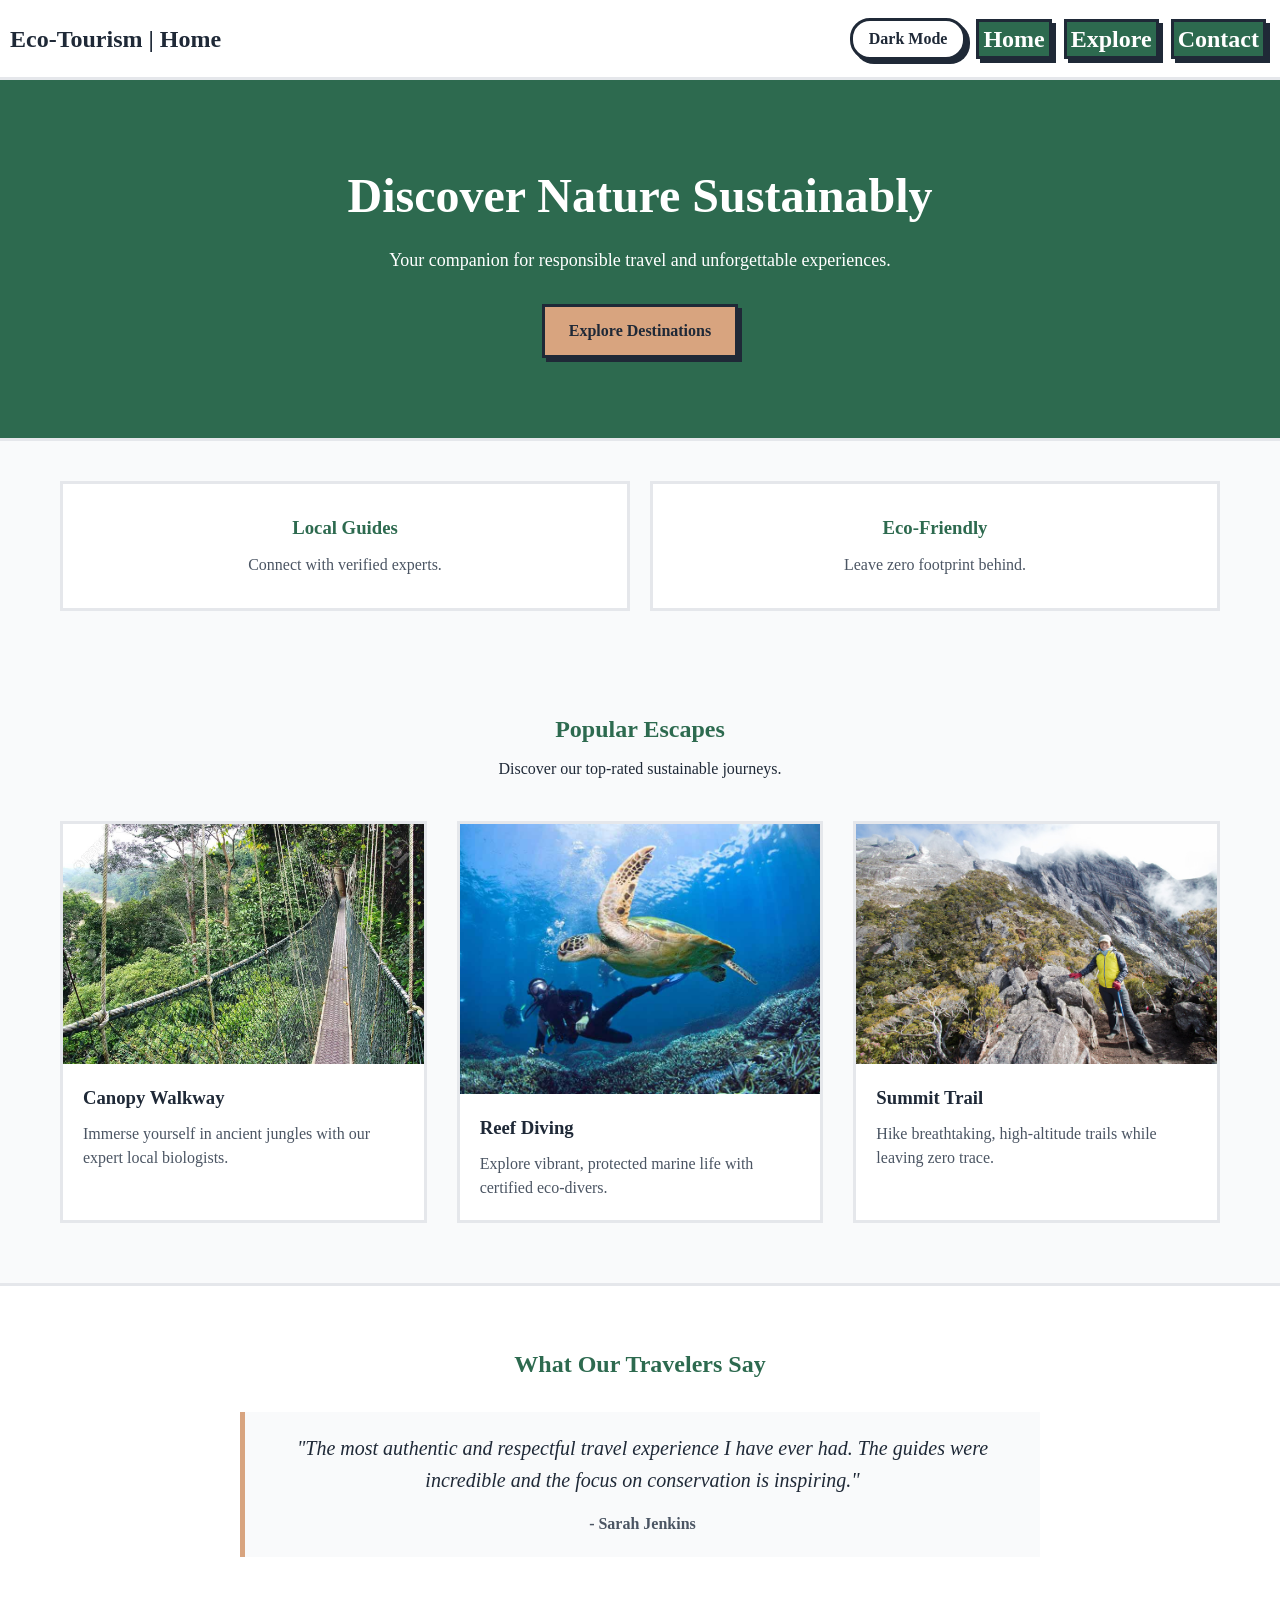
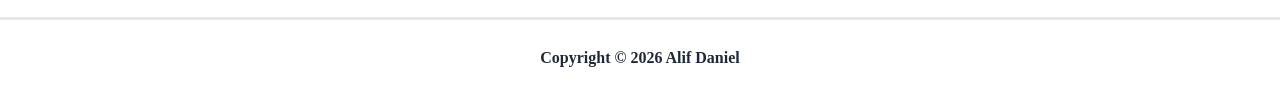
==== index.html @ 7fcbea58 "Complete basic homepage" ====
<!doctype html>
<html lang="en">
  <head>
    <meta charset="UTF-8" />
    <meta name="viewport" content="width=device-width, initial-scale=1.0" />
    <title>Home</title>
    <link rel="stylesheet" href="css/style.css" />
  </head>
  <body>
    <header>
      <div class="brand">
        <h1>Eco-Tourism | Home</h1>
      </div>

      <nav class="links">
        <div class="nav-controls">
          <button class="toggle-mode" aria-label="Toggle Dark Mode">
            Dark Mode
          </button>
          <button
            class="hamburger"
            id="mobile-menu-btn"
            aria-label="Toggle Menu"
          >
            &#9776;
          </button>
        </div>

        <ul class="nav-links">
          <li>
            <a href="index.html">Home</a>
          </li>
          <li>
            <a href="destinations.html">Explore</a>
          </li>
          <li>
            <a href="booking.html">Contact</a>
          </li>
        </ul>
      </nav>
    </header>

    <main>
      <section id="hero">
        <h2>Discover Nature Sustainably</h2>
        <p>
          Your companion for responsible travel and unforgettable experiences.
        </p>
        <a href="destinations.html" class="cta-button">Explore Destinations</a>
      </section>

      <section id="features">
        <article class="feature-card">
          <h3>Local Guides</h3>
          <p>Connect with verified experts.</p>
        </article>
        <article class="feature-card">
          <h3>Eco-Friendly</h3>
          <p>Leave zero footprint behind.</p>
        </article>
      </section>

      <section id="featured-destinations">
        <div class="section-header">
          <h2>Popular Escapes</h2>
          <p>Discover our top-rated sustainable journeys.</p>
        </div>

        <div class="card-grid">
          <article class="destination-card">
            <img src="images/canopy-walkway-taman-negara.jpg" alt="Taman Negara">
            <div class="card-content">
              <h3>Canopy Walkway</h3>
              <p>
                Immerse yourself in ancient jungles with our expert local
                biologists.
              </p>
            </div>
          </article>

          <article class="destination-card">
            <img src="images/khaiturtle.jpg" alt="Sipadan">
            <div class="card-content">
              <h3>Reef Diving</h3>
              <p>
                Explore vibrant, protected marine life with certified
                eco-divers.
              </p>
            </div>
          </article>

          <article class="destination-card">
            <img src="images/ranau-trail.jpg" alt="Mount Kinabalu">
            <div class="card-content">
              <h3>Summit Trail</h3>
              <p>
                Hike breathtaking, high-altitude trails while leaving zero
                trace.
              </p>
            </div>
          </article>
        </div>
      </section>

      <section id="testimonials">
        <h2>What Our Travelers Say</h2>
        <div class="testimonial-wrapper">
          <blockquote class="review">
            "The most authentic and respectful travel experience I have ever
            had. The guides were incredible and the focus on conservation is
            inspiring."
            <cite>- Sarah Jenkins</cite>
          </blockquote>
        </div>
      </section>
    </main>

    <footer><p>Copyright © 2026 Alif Daniel</p></footer>

    <script src="https://ajax.googleapis.com/ajax/libs/jquery/3.7.1/jquery.min.js"></script>
    <script src="js/interactions.js"></script>
    <script src="js/main.js"></script>
  </body>
</html>
---- css/style.css ----
@import url(reset.css);

:root {
  --primary-color: #2d6a4f;
  --secondary-color: #74c69d;
  --accent-color: #d8a47f;

  --bg-color: #f9fafb;
  --surface-color: #ffffff;

  --text-primary: #1f2937;
  --text-secondary: #4b5563;

  --border-color: #e5e7eb;
  --error-color: #ef4444;
}

.dark {
  --primary-color: #4ade80;
  --secondary-color: #2d6a4f;
  --accent-color: #e2b08d;

  --bg-color: #111827;
  --surface-color: #1f2937;

  --text-primary: #f9fafb;
  --text-secondary: #9ca3af;

  --border-color: #374151;
}

/* All pages */

body {
  display: flex;
  flex-direction: column;
  background-color: var(--bg-color);
  color: var(--text-primary);
  min-height: 100vh;
}

a {
  text-decoration: none;
  color: var(--text-primary);
}

*::selection {
  background-color: var(--secondary-color);
}

ul,
li,
h1 {
  margin: 0;
  padding: 0;
  font-weight: 700;
  font-size: max(24px, 100%);
}

header,
footer {
  display: flex;
  align-items: center;
  padding: 10px;
  min-height: 80px;
  background-color: var(--surface-color);
  color: var(--text-primary);

  flex-wrap: wrap;
}

header {
  justify-content: space-between;
  border-bottom: 3px solid var(--border-color);
}

footer {
  justify-content: center;
  border-top: 3px solid var(--border-color);
  font-weight: 700;
}

main {
  flex: 1;
}

ul {
  display: flex;
  align-items: center;
  gap: 8px;
  list-style: none;
}

.links {
  display: flex;
  gap: 10px;
}

/* nav control container */
.nav-controls {
  display: flex;
  align-items: center;
  gap: 10px;
}

/* Toggle theme */
.toggle-mode {
  background-color: var(--surface-color);
  color: var(--text-primary);
  border: 3px solid var(--text-primary);
  padding: 6px 16px;
  border-radius: 20px;
  font-family: inherit;
  font-weight: 700;
  font-size: 16px;
  cursor: pointer;
  box-shadow: 4px 4px var(--text-primary);
  transition: all 0.1s ease;
}

.toggle-mode:hover {
  background-color: var(--secondary-color);
  color: var(--surface-color);
}

.toggle-mode:active {
  margin: 4px -4px -4px 4px;
  box-shadow: 0px 0px 0px;
}

/* nav links */
.nav-links a {
  background-color: var(--primary-color);
  color: var(--surface-color);
  border: 3px solid var(--text-primary);
  padding: 4px;
  margin: 0 4px 4px 0;
  box-shadow: 4px 4px var(--text-primary);
  transition: all 0.1s ease;
}

.nav-links a:hover {
  background-color: var(--secondary-color);
}

.nav-links a:active {
  margin: 4px 0 0 4px;
  box-shadow: 0px 0px;
}

/* Toggle nav button for mobile */
.hamburger {
  display: none;
  cursor: pointer;
}

@media (max-width: 600px) {
  .nav-links {
    display: none;
    flex-direction: column;
    position: absolute;
    top: 70px;
    right: 10px;
    gap: 8px;

    /* margin: 4px 0; */
    background-color: var(--surface-color);
    border: 3px solid var(--border-color);
    padding: 10px;
  }

  .hamburger {
    display: flex;
    background-color: var(--primary-color);
    color: var(--surface-color);
    border: 3px solid var(--text-primary);
    padding: 4px;
    margin: 0 4px 4px 0;
    box-shadow: 4px 4px var(--text-primary);
    transition: all 0.1s ease;
  }

  .hamburger:hover {
    background-color: var(--secondary-color);
  }

  .hamburger:active {
    margin: 4px 0 0 4px;
    box-shadow: 0px 0px;
  }
}

/* Home page */

#hero {
  text-align: center;
  padding: 80px 20px;
  background-color: var(--primary-color);
  color: var(--surface-color);
  border-bottom: 3px solid var(--border-color);
}

#hero h2 {
  font-size: clamp(28px, 5vw, 48px); 
  margin-bottom: 15px;
}

#hero p {
  font-size: 18px;
  margin-bottom: 30px;
  max-width: 600px;
  margin-inline: auto;
}

/* Call To Action Button */
.cta-button {
  display: inline-block;
  background-color: var(--accent-color);
  color: var(--text-primary);
  padding: 12px 24px;
  font-weight: 700;
  border: 3px solid var(--text-primary);
  box-shadow: 4px 4px var(--text-primary);
  transition: all 0.1s ease;
}

.cta-button:hover {
  background-color: var(--surface-color);
  transform: translateY(-2px); 
}

.cta-button:active {
  box-shadow: 0px 0px 0px;
  transform: translate(4px, 4px); 
}

/* features section with grid */
#features {
  display: grid;
  grid-template-columns: repeat(auto-fit, minmax(250px, 1fr));
  gap: 20px;
  padding: 40px 20px;
  max-width: 1200px;
  margin: 0 auto; 
}

.feature-card {
  background-color: var(--surface-color);
  padding: 30px 20px;
  border: 3px solid var(--border-color);
  text-align: center;
  transition: all 0.3s ease;
}

.feature-card:hover {
  border-color: var(--primary-color);
  transform: translateY(-5px);
  box-shadow: 4px 4px var(--border-color);
}

.feature-card h3 {
  color: var(--primary-color);
  margin-bottom: 10px;
}

.feature-card p {
  color: var(--text-secondary);
  line-height: 1.6;
}

#featured-destinations {
  padding: 60px 20px;
  background-color: var(--bg-color);
  max-width: 1200px;
  margin: 0 auto;
}

.section-header {
  text-align: center;
  margin-bottom: 40px;
}

.section-header h2 {
  color: var(--primary-color);
  margin-bottom: 10px;
}

.card-grid {
  display: grid;
  grid-template-columns: repeat(auto-fit, minmax(300px, 1fr));
  gap: 30px;
}

.destination-card {
  background-color: var(--surface-color);
  border: 3px solid var(--border-color);
  display: flex;
  flex-direction: column;
  transition: all 0.2s ease;
}

.destination-card:hover {
  border-color: var(--primary-color);
  box-shadow: 6px 6px var(--border-color);
  transform: translateY(-4px);
}

/* placeholder when there is no image */
.img-placeholder {
  background-color: var(--primary-color);
  color: #ffffff;
  height: 200px;
  display: flex;
  align-items: center;
  justify-content: center;
  font-size: 24px;
  border-bottom: 3px solid var(--border-color);
}

.card-content {
  padding: 20px;
}

.card-content h3 {
  color: var(--text-primary);
  margin-bottom: 10px;
}

.card-content p {
  color: var(--text-secondary);
  line-height: 1.5;
}

/* testimonials section */
#testimonials {
  padding: 60px 20px;
  background-color: var(--surface-color);
  border-top: 3px solid var(--border-color);
  text-align: center;
}

#testimonials h2 {
  color: var(--primary-color);
  margin-bottom: 30px;
}

.testimonial-wrapper {
  max-width: 800px;
  margin: 0 auto;
}

.review {
  font-size: 20px;
  font-style: italic;
  color: var(--text-primary);
  line-height: 1.6;
  margin: 0; /* Resets default blockquote margin */
  padding: 20px;
  border-left: 5px solid var(--accent-color);
  background-color: var(--bg-color);
}

.review cite {
  display: block;
  margin-top: 15px;
  font-size: 16px;
  font-style: normal;
  font-weight: 700;
  color: var(--text-secondary);
}
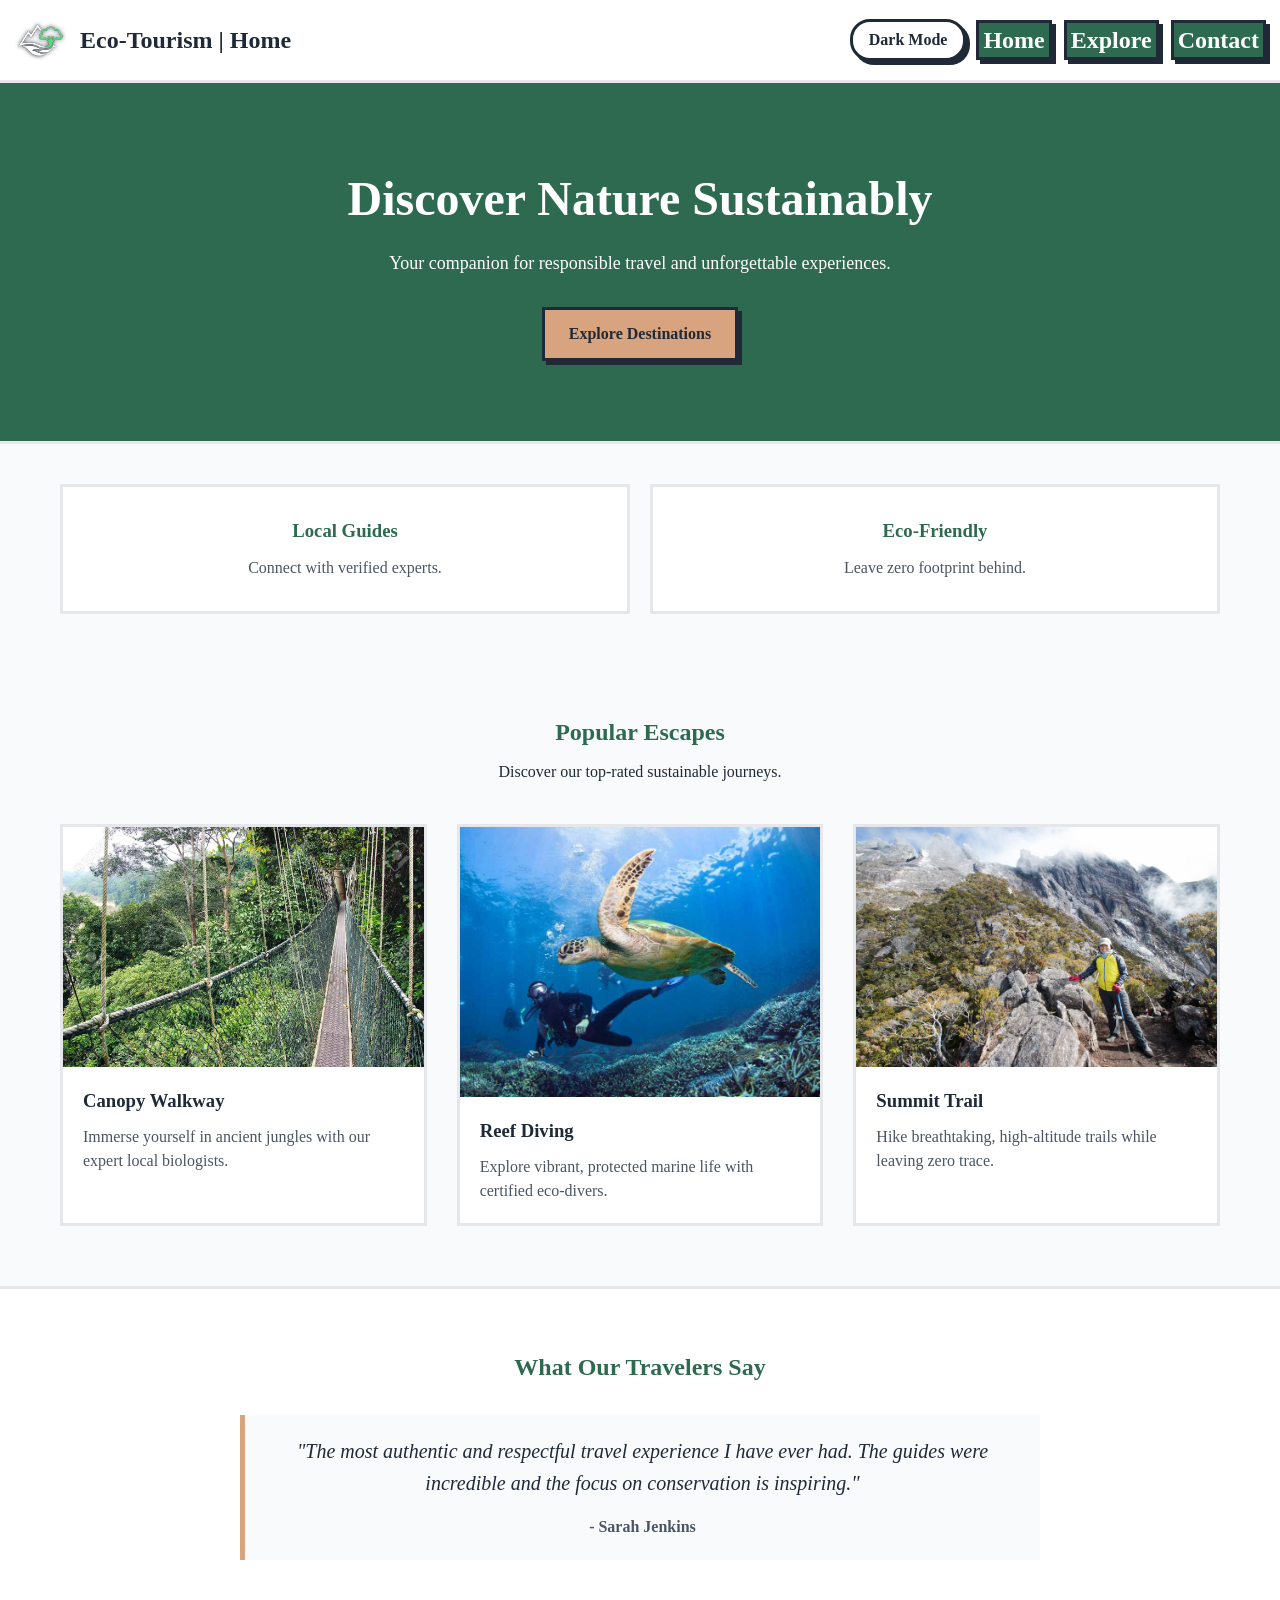
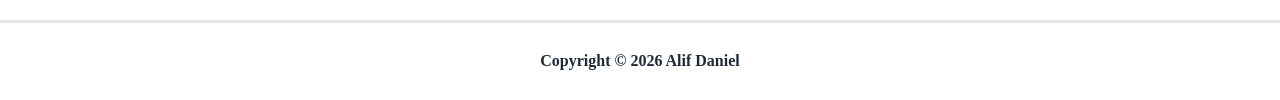
==== commit fd035c61: "polish UI" ====
--- a/index.html
+++ b/index.html
@@ -3,13 +3,17 @@
   <head>
     <meta charset="UTF-8" />
     <meta name="viewport" content="width=device-width, initial-scale=1.0" />
-    <title>Home</title>
+    <title>Eco-Tourism Guide App | Home</title>
     <link rel="stylesheet" href="css/style.css" />
+    <link rel="icon" href="data:image/svg+xml,<svg xmlns=%22http://www.w3.org/2000/svg%22 viewBox=%220 0 100 100%22><text y=%22.9em%22 font-size=%2290%22>🌿</text></svg>">
   </head>
   <body>
     <header>
       <div class="brand">
-        <h1>Eco-Tourism | Home</h1>
+        <a href="index.html" style="display: flex; align-items: center; gap: 10px;">
+          <img src="images/logo.svg" alt="Eco-Tourism Guide Logo" class="nav-logo">
+          <h1>Eco-Tourism | Home</h1>
+        </a>
       </div>
 
       <nav class="links">
--- a/css/style.css
+++ b/css/style.css
@@ -30,6 +30,10 @@
 }
 
 /* All pages */
+
+html {
+  scroll-behavior: smooth;
+}
 
 body {
   display: flex;
@@ -139,6 +143,13 @@
   transition: all 0.1s ease;
 }
 
+.nav-logo {
+  height: 60px;
+  width: auto;
+  display: block;
+  filter: drop-shadow(0px 0px 2px var(--text-primary)); 
+}
+
 .nav-links a:hover {
   background-color: var(--secondary-color);
 }
@@ -167,6 +178,11 @@
     background-color: var(--surface-color);
     border: 3px solid var(--border-color);
     padding: 10px;
+  }
+
+  .nav-links li {
+    width: 100%;
+    margin: 0 0 4px;
   }
 
   .hamburger {
@@ -367,4 +383,203 @@
   font-style: normal;
   font-weight: 700;
   color: var(--text-secondary);
+}
+
+/* Explore page */
+
+#gallery {
+  padding: 60px 20px;
+  max-width: 1200px;
+  margin: 0 auto;
+  text-align: center;
+}
+
+#gallery h2 {
+  color: var(--primary-color);
+  margin-bottom: 10px;
+}
+
+.gallery-grid {
+  display: grid;
+  grid-template-columns: repeat(auto-fit, minmax(250px, 1fr));
+  gap: 20px;
+  margin-top: 40px;
+}
+
+.gallery-item {
+  background-color: var(--surface-color);
+  border: 3px solid var(--border-color);
+  padding: 15px;
+  box-shadow: 4px 4px var(--border-color);
+}
+
+.gallery-img-placeholder {
+  background-color: var(--primary-color);
+  color: #ffffff;
+  height: 200px;
+  display: flex;
+  align-items: center;
+  justify-content: center;
+  font-weight: 700;
+  margin-bottom: 15px;
+}
+
+.gallery-img {
+  width: 100%;
+  height: 200px;
+  object-fit: cover;
+  border-bottom: 3px solid var(--border-color);
+  display: block;
+  margin-bottom: 15px;
+}
+
+.gallery-item h3 {
+  color: var(--text-primary);
+}
+
+/* FAQ Accordion */
+#faq {
+  padding: 60px 20px;
+  max-width: 800px;
+  margin: 0 auto;
+  background-color: var(--bg-color);
+}
+
+#faq h2 {
+  text-align: center;
+  color: var(--primary-color);
+  margin-bottom: 40px;
+}
+
+.accordion-item {
+  margin-bottom: 15px;
+  border: 3px solid var(--border-color);
+  background-color: var(--surface-color);
+}
+
+.accordion-question {
+  width: 100%;
+  text-align: left;
+  padding: 20px;
+  background-color: var(--surface-color);
+  color: var(--text-primary);
+  font-family: inherit;
+  font-size: 18px;
+  font-weight: 700;
+  border: none;
+  cursor: pointer;
+  transition: background-color 0.2s ease;
+}
+
+.accordion-question:hover {
+  background-color: var(--secondary-color);
+  color: #ffffff;
+}
+
+/* This is hidden by default so jQuery can slide it down */
+.accordion-answer {
+  display: none; 
+  padding: 20px;
+  color: var(--text-secondary);
+  line-height: 1.6;
+  border-top: 1px solid var(--border-color);
+}
+
+/* Booking page */
+
+#contact-container {
+  display: grid;
+  grid-template-columns: repeat(auto-fit, minmax(300px, 1fr));
+  gap: 40px;
+  padding: 60px 20px;
+  max-width: 1000px;
+  margin: 0 auto;
+}
+
+.contact-details h2 {
+  color: var(--primary-color);
+  margin-bottom: 20px;
+}
+
+.info-list {
+  display: flex;
+  flex-direction: column;
+  gap: 15px;
+  list-style: none;
+  color: var(--text-secondary);
+}
+
+.form-wrapper {
+  background-color: var(--surface-color);
+  padding: 30px;
+  border: 3px solid var(--border-color);
+  box-shadow: 6px 6px var(--border-color);
+}
+
+.form-group {
+  margin-bottom: 20px;
+  display: flex;
+  flex-direction: column;
+}
+
+.form-group label {
+  font-weight: 700;
+  margin-bottom: 8px;
+  color: var(--text-primary);
+}
+
+.form-group input[type="text"],
+.form-group input[type="email"],
+.form-group select {
+  padding: 10px;
+  border: 2px solid var(--border-color);
+  font-family: inherit;
+  font-size: 16px;
+  background-color: var(--bg-color);
+  color: var(--text-primary);
+}
+
+.form-group input:focus,
+.form-group select:focus {
+  outline: none;
+  border-color: var(--primary-color);
+}
+
+.radio-group {
+  display: flex;
+  gap: 15px;
+  align-items: center;
+}
+
+.error-msg {
+  color: var(--error-color);
+  font-size: 14px;
+  font-weight: 700;
+  margin-top: 5px;
+  min-height: 20px; /* Keeps layout from jumping when text appears */
+}
+
+.success-msg {
+  color: var(--primary-color);
+  font-weight: 700;
+  margin-top: 15px;
+  text-align: center;
+}
+
+.submit-btn {
+  width: 100%;
+  background-color: var(--primary-color);
+  color: #ffffff;
+  padding: 12px;
+  border: 3px solid var(--text-primary);
+  font-weight: 700;
+  font-size: 18px;
+  cursor: pointer;
+  box-shadow: 4px 4px var(--text-primary);
+  transition: all 0.1s ease;
+}
+
+.submit-btn:active {
+  box-shadow: 0 0 0;
+  transform: translate(4px, 4px);
 }
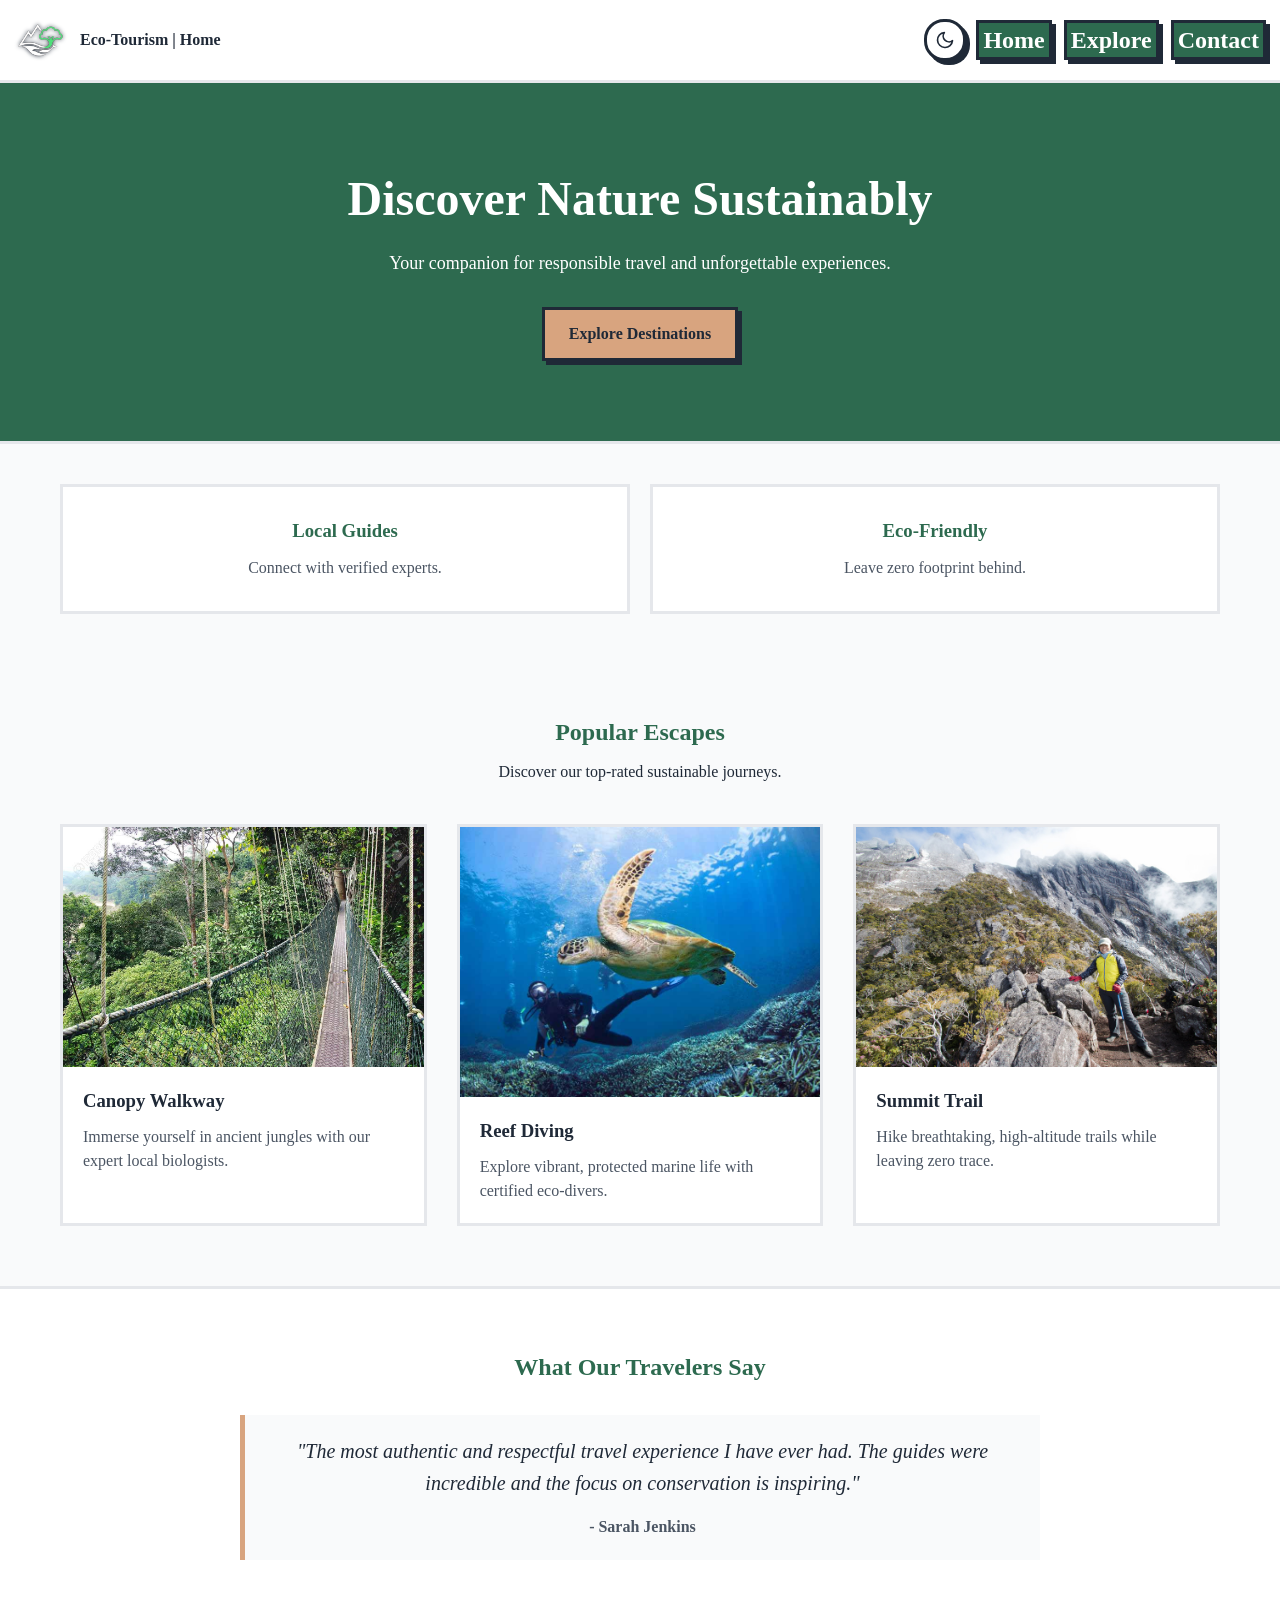
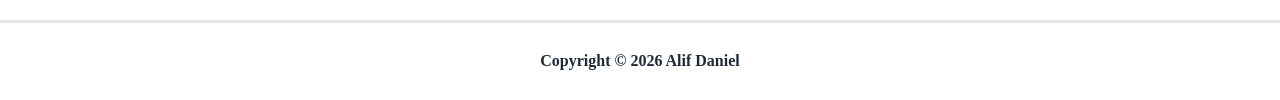
==== commit 4f75dccd: "Change theme toggle button text to svg" ====
--- a/index.html
+++ b/index.html
@@ -18,8 +18,21 @@
 
       <nav class="links">
         <div class="nav-controls">
-          <button class="toggle-mode" aria-label="Toggle Dark Mode">
-            Dark Mode
+          <button class="toggle-mode" aria-label="Toggle Theme">
+            <svg class="icon-moon" xmlns="http://www.w3.org/2000/svg" width="20" height="20" viewBox="0 0 24 24" fill="none" stroke="currentColor" stroke-width="2" stroke-linecap="round" stroke-linejoin="round">
+              <path d="M21 12.79A9 9 0 1 1 11.21 3 7 7 0 0 0 21 12.79z"></path>
+            </svg>
+            <svg class="icon-sun" xmlns="http://www.w3.org/2000/svg" width="20" height="20" viewBox="0 0 24 24" fill="none" stroke="currentColor" stroke-width="2" stroke-linecap="round" stroke-linejoin="round">
+              <circle cx="12" cy="12" r="5"></circle>
+              <line x1="12" y1="1" x2="12" y2="3"></line>
+              <line x1="12" y1="21" x2="12" y2="23"></line>
+              <line x1="4.22" y1="4.22" x2="5.64" y2="5.64"></line>
+              <line x1="18.36" y1="18.36" x2="19.78" y2="19.78"></line>
+              <line x1="1" y1="12" x2="3" y2="12"></line>
+              <line x1="21" y1="12" x2="23" y2="12"></line>
+              <line x1="4.22" y1="19.78" x2="5.64" y2="18.36"></line>
+              <line x1="18.36" y1="5.64" x2="19.78" y2="4.22"></line>
+            </svg>
           </button>
           <button
             class="hamburger"
--- a/css/style.css
+++ b/css/style.css
@@ -76,6 +76,12 @@
 header {
   justify-content: space-between;
   border-bottom: 3px solid var(--border-color);
+  flex-wrap: nowrap;
+}
+
+.brand h1 {
+  font-size: 16px;
+  white-space: nowrap;
 }
 
 footer {
@@ -112,7 +118,7 @@
   background-color: var(--surface-color);
   color: var(--text-primary);
   border: 3px solid var(--text-primary);
-  padding: 6px 16px;
+  padding: 8px;
   border-radius: 20px;
   font-family: inherit;
   font-weight: 700;
@@ -130,6 +136,20 @@
 .toggle-mode:active {
   margin: 4px -4px -4px 4px;
   box-shadow: 0px 0px 0px;
+}
+
+.icon-sun { 
+  display: none; 
+}
+.icon-moon { 
+  display: block; 
+}
+
+body.dark .icon-sun { 
+  display: block; 
+}
+body.dark .icon-moon { 
+  display: none; 
 }
 
 /* nav links */
@@ -147,7 +167,7 @@
   height: 60px;
   width: auto;
   display: block;
-  filter: drop-shadow(0px 0px 2px var(--text-primary)); 
+  filter: drop-shadow(0px 0px 2px var(--text-primary));
 }
 
 .nav-links a:hover {
@@ -217,7 +237,7 @@
 }
 
 #hero h2 {
-  font-size: clamp(28px, 5vw, 48px); 
+  font-size: clamp(28px, 5vw, 48px);
   margin-bottom: 15px;
 }
 
@@ -242,12 +262,12 @@
 
 .cta-button:hover {
   background-color: var(--surface-color);
-  transform: translateY(-2px); 
+  transform: translateY(-2px);
 }
 
 .cta-button:active {
   box-shadow: 0px 0px 0px;
-  transform: translate(4px, 4px); 
+  transform: translate(4px, 4px);
 }
 
 /* features section with grid */
@@ -257,7 +277,7 @@
   gap: 20px;
   padding: 40px 20px;
   max-width: 1200px;
-  margin: 0 auto; 
+  margin: 0 auto;
 }
 
 .feature-card {
@@ -478,7 +498,7 @@
 
 /* This is hidden by default so jQuery can slide it down */
 .accordion-answer {
-  display: none; 
+  display: none;
   padding: 20px;
   color: var(--text-secondary);
   line-height: 1.6;
@@ -582,4 +602,4 @@
 .submit-btn:active {
   box-shadow: 0 0 0;
   transform: translate(4px, 4px);
-}+}
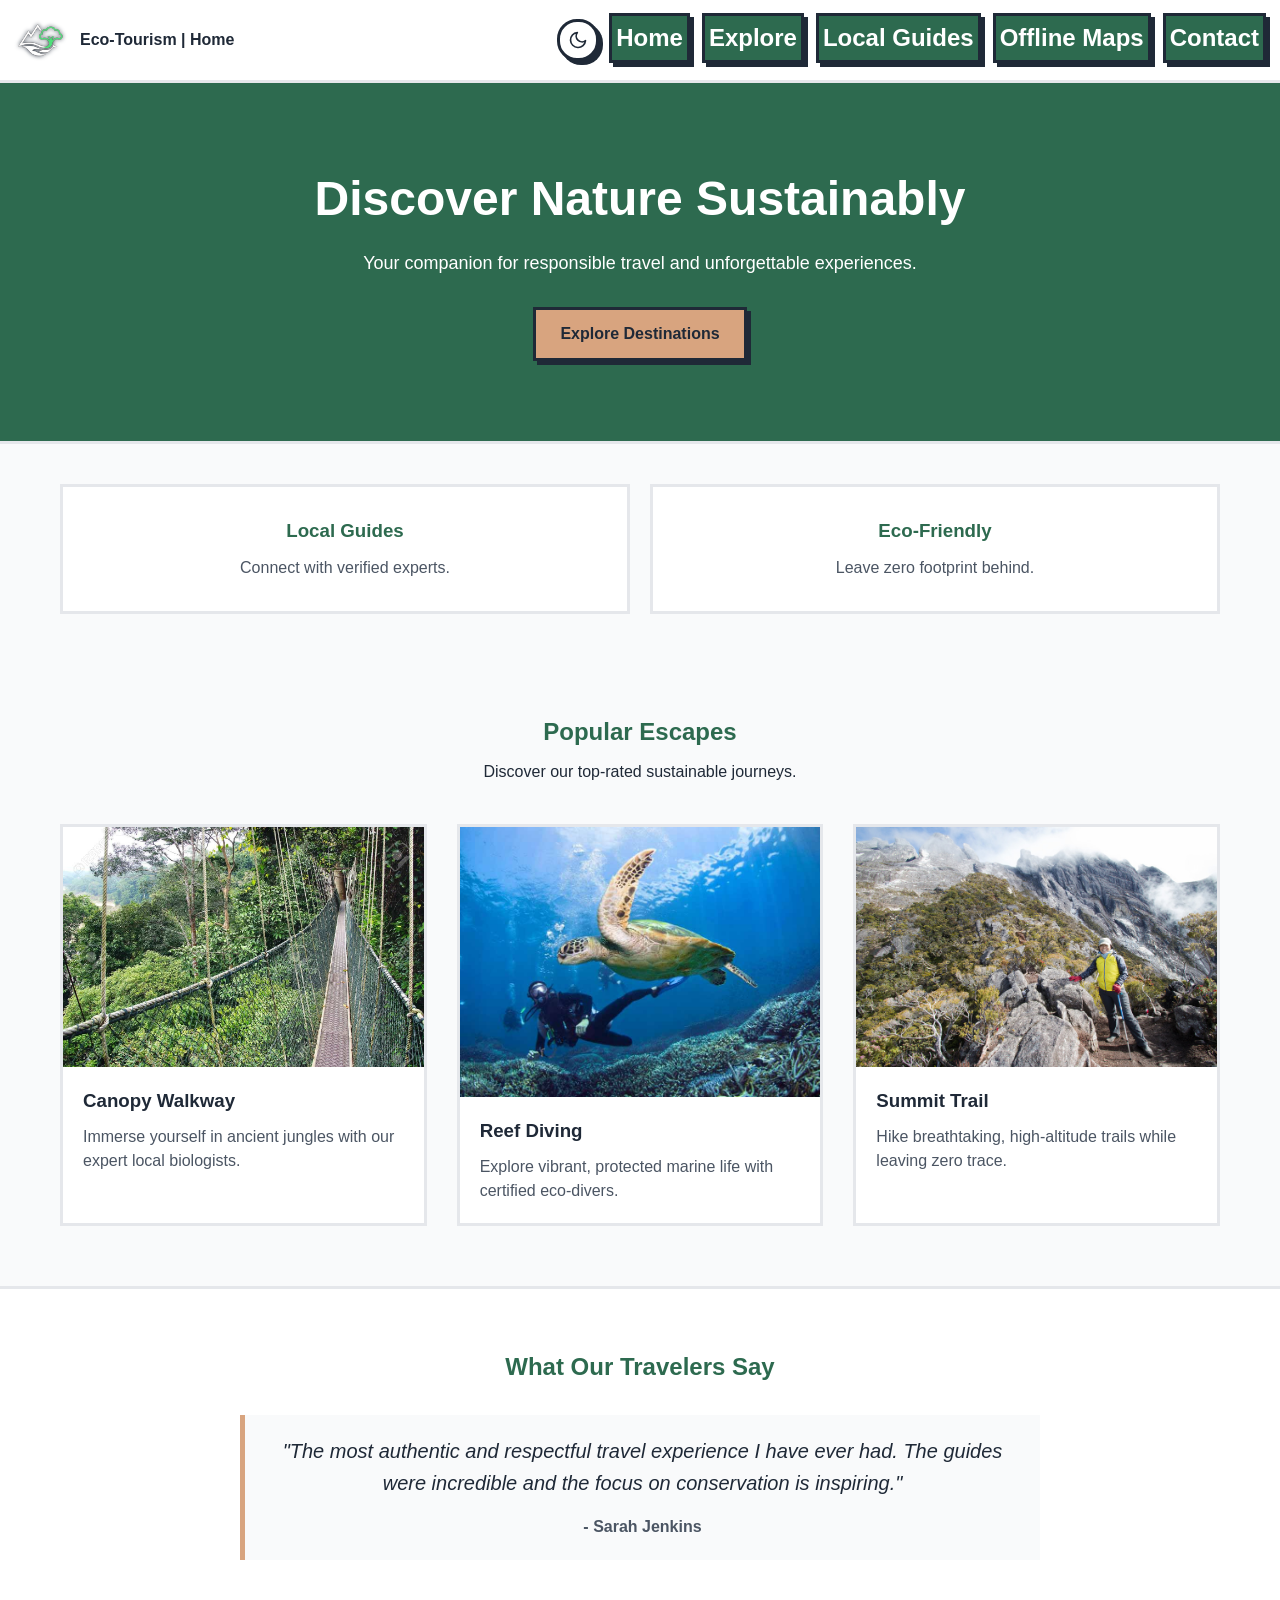
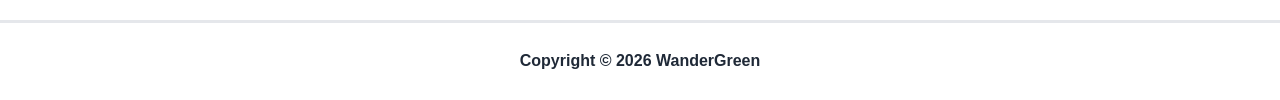
==== commit 92dc96fc: "feat: add verified guides directory and offline maps hub for ISP640" ====
--- a/index.html
+++ b/index.html
@@ -5,13 +5,23 @@
     <meta name="viewport" content="width=device-width, initial-scale=1.0" />
     <title>Eco-Tourism Guide App | Home</title>
     <link rel="stylesheet" href="css/style.css" />
-    <link rel="icon" href="data:image/svg+xml,<svg xmlns=%22http://www.w3.org/2000/svg%22 viewBox=%220 0 100 100%22><text y=%22.9em%22 font-size=%2290%22>🌿</text></svg>">
+    <link
+      rel="icon"
+      href="data:image/svg+xml,<svg xmlns=%22http://www.w3.org/2000/svg%22 viewBox=%220 0 100 100%22><text y=%22.9em%22 font-size=%2290%22>🌿</text></svg>"
+    />
   </head>
   <body>
     <header>
       <div class="brand">
-        <a href="index.html" style="display: flex; align-items: center; gap: 10px;">
-          <img src="images/logo.svg" alt="Eco-Tourism Guide Logo" class="nav-logo">
+        <a
+          href="index.html"
+          style="display: flex; align-items: center; gap: 10px"
+        >
+          <img
+            src="images/logo.svg"
+            alt="Eco-Tourism Guide Logo"
+            class="nav-logo"
+          />
           <h1>Eco-Tourism | Home</h1>
         </a>
       </div>
@@ -19,10 +29,32 @@
       <nav class="links">
         <div class="nav-controls">
           <button class="toggle-mode" aria-label="Toggle Theme">
-            <svg class="icon-moon" xmlns="http://www.w3.org/2000/svg" width="20" height="20" viewBox="0 0 24 24" fill="none" stroke="currentColor" stroke-width="2" stroke-linecap="round" stroke-linejoin="round">
+            <svg
+              class="icon-moon"
+              xmlns="http://www.w3.org/2000/svg"
+              width="20"
+              height="20"
+              viewBox="0 0 24 24"
+              fill="none"
+              stroke="currentColor"
+              stroke-width="2"
+              stroke-linecap="round"
+              stroke-linejoin="round"
+            >
               <path d="M21 12.79A9 9 0 1 1 11.21 3 7 7 0 0 0 21 12.79z"></path>
             </svg>
-            <svg class="icon-sun" xmlns="http://www.w3.org/2000/svg" width="20" height="20" viewBox="0 0 24 24" fill="none" stroke="currentColor" stroke-width="2" stroke-linecap="round" stroke-linejoin="round">
+            <svg
+              class="icon-sun"
+              xmlns="http://www.w3.org/2000/svg"
+              width="20"
+              height="20"
+              viewBox="0 0 24 24"
+              fill="none"
+              stroke="currentColor"
+              stroke-width="2"
+              stroke-linecap="round"
+              stroke-linejoin="round"
+            >
               <circle cx="12" cy="12" r="5"></circle>
               <line x1="12" y1="1" x2="12" y2="3"></line>
               <line x1="12" y1="21" x2="12" y2="23"></line>
@@ -44,15 +76,11 @@
         </div>
 
         <ul class="nav-links">
-          <li>
-            <a href="index.html">Home</a>
-          </li>
-          <li>
-            <a href="destinations.html">Explore</a>
-          </li>
-          <li>
-            <a href="booking.html">Contact</a>
-          </li>
+          <li><a href="index.html">Home</a></li>
+          <li><a href="destinations.html">Explore</a></li>
+          <li><a href="guides.html">Local Guides</a></li>
+          <li><a href="maps.html">Offline Maps</a></li>
+          <li><a href="booking.html">Contact</a></li>
         </ul>
       </nav>
     </header>
@@ -85,7 +113,10 @@
 
         <div class="card-grid">
           <article class="destination-card">
-            <img src="images/canopy-walkway-taman-negara.jpg" alt="Taman Negara">
+            <img
+              src="images/canopy-walkway-taman-negara.jpg"
+              alt="Taman Negara"
+            />
             <div class="card-content">
               <h3>Canopy Walkway</h3>
               <p>
@@ -96,7 +127,7 @@
           </article>
 
           <article class="destination-card">
-            <img src="images/khaiturtle.jpg" alt="Sipadan">
+            <img src="images/khaiturtle.jpg" alt="Sipadan" />
             <div class="card-content">
               <h3>Reef Diving</h3>
               <p>
@@ -107,7 +138,7 @@
           </article>
 
           <article class="destination-card">
-            <img src="images/ranau-trail.jpg" alt="Mount Kinabalu">
+            <img src="images/ranau-trail.jpg" alt="Mount Kinabalu" />
             <div class="card-content">
               <h3>Summit Trail</h3>
               <p>
@@ -132,7 +163,7 @@
       </section>
     </main>
 
-    <footer><p>Copyright © 2026 Alif Daniel</p></footer>
+    <footer><p>Copyright © 2026 WanderGreen</p></footer>
 
     <script src="https://ajax.googleapis.com/ajax/libs/jquery/3.7.1/jquery.min.js"></script>
     <script src="js/interactions.js"></script>
--- a/css/style.css
+++ b/css/style.css
@@ -16,7 +16,7 @@
 }
 
 .dark {
-  --primary-color: #4ade80;
+  --primary-color: #10b981;
   --secondary-color: #2d6a4f;
   --accent-color: #e2b08d;
 
@@ -41,6 +41,7 @@
   background-color: var(--bg-color);
   color: var(--text-primary);
   min-height: 100vh;
+  font-family: 'Segoe UI', Tahoma, Geneva, Verdana, sans-serif;
 }
 
 a {
@@ -154,6 +155,7 @@
 
 /* nav links */
 .nav-links a {
+  display: block;
   background-color: var(--primary-color);
   color: var(--surface-color);
   border: 3px solid var(--text-primary);
@@ -194,7 +196,6 @@
     right: 10px;
     gap: 8px;
 
-    /* margin: 4px 0; */
     background-color: var(--surface-color);
     border: 3px solid var(--border-color);
     padding: 10px;
@@ -489,11 +490,25 @@
   border: none;
   cursor: pointer;
   transition: background-color 0.2s ease;
+
+  display: flex;
+  justify-content: space-between;
+  align-items: center;
 }
 
 .accordion-question:hover {
   background-color: var(--secondary-color);
   color: #ffffff;
+}
+
+.accordion-question::after {
+  content: '+';
+  font-size: 24px;
+  font-weight: 400;
+}
+
+.accordion-question.active::after {
+  content: '\2212'; /* standard Unicode character for a minus sign */
 }
 
 /* This is hidden by default so jQuery can slide it down */
@@ -527,6 +542,7 @@
   gap: 15px;
   list-style: none;
   color: var(--text-secondary);
+  align-items: flex-start;
 }
 
 .form-wrapper {
@@ -603,3 +619,7 @@
   box-shadow: 0 0 0;
   transform: translate(4px, 4px);
 }
+
+.card-content svg {
+  vertical-align: middle;
+}
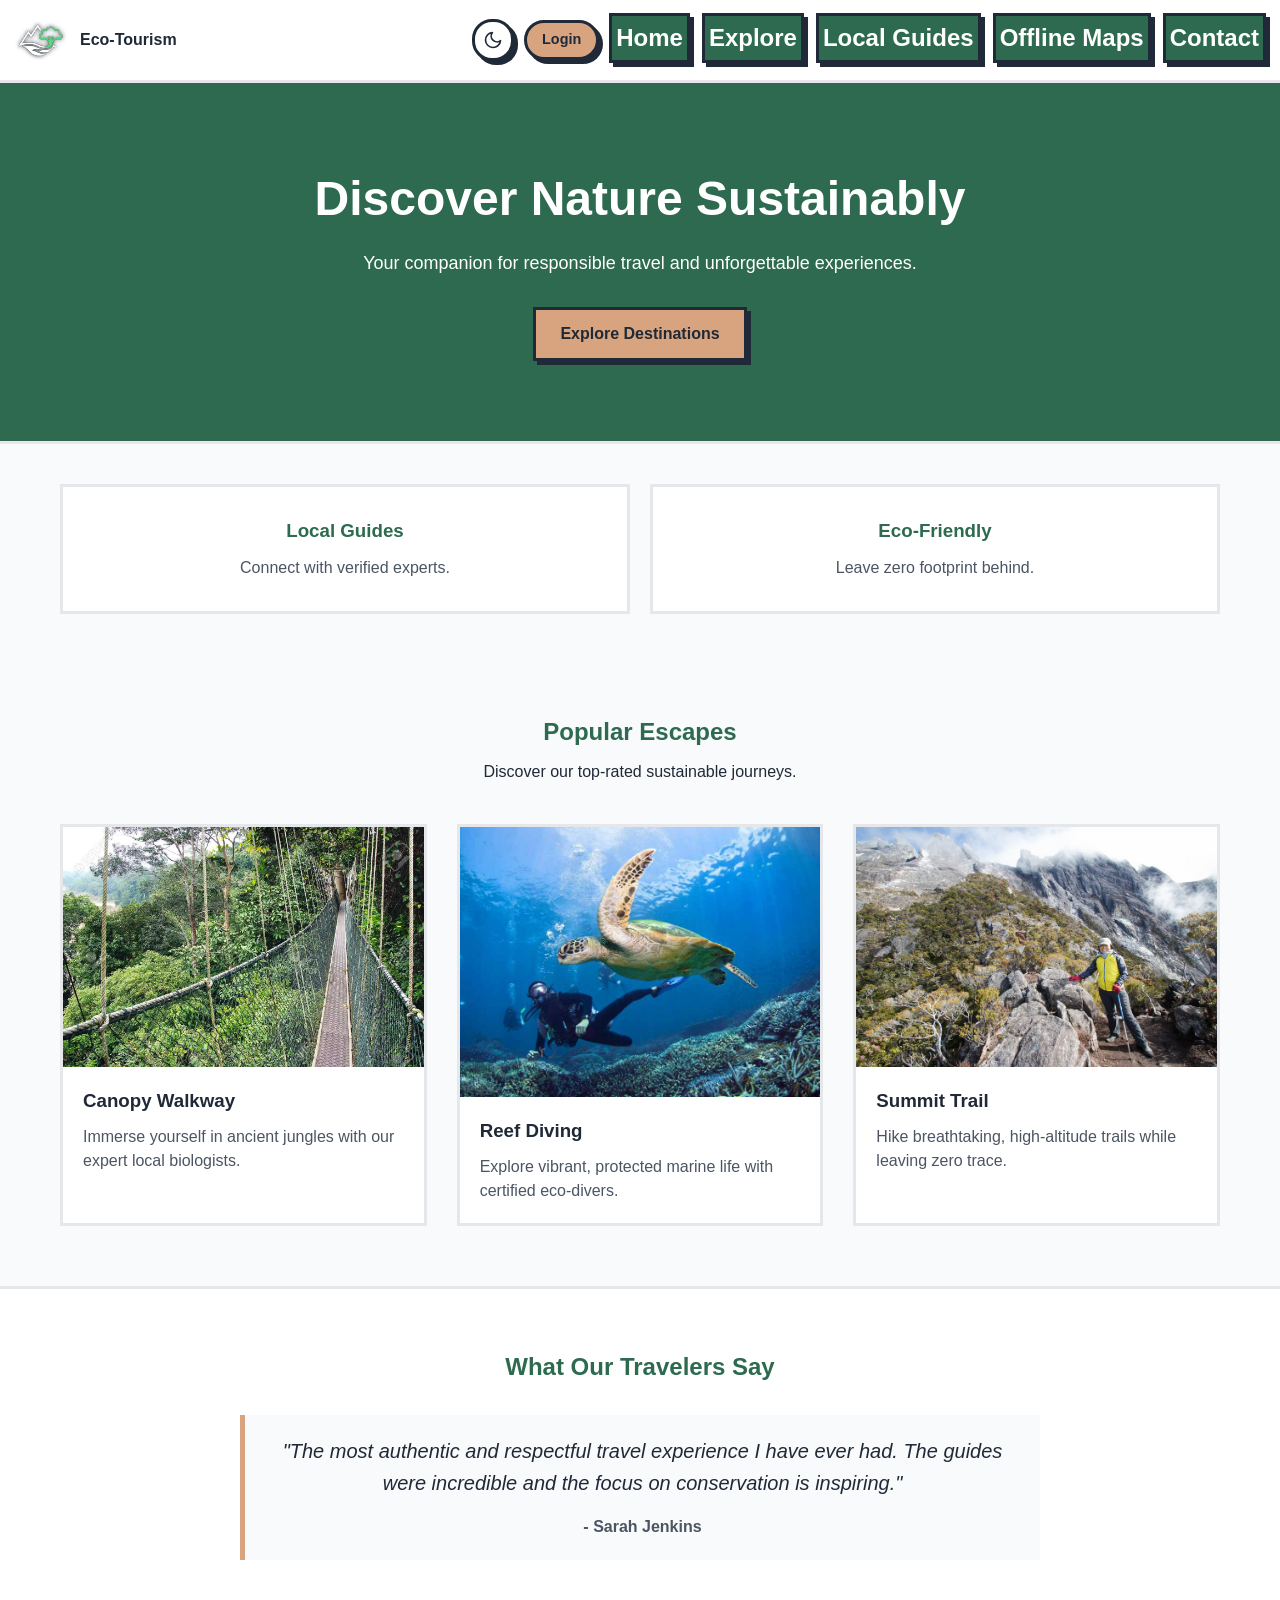
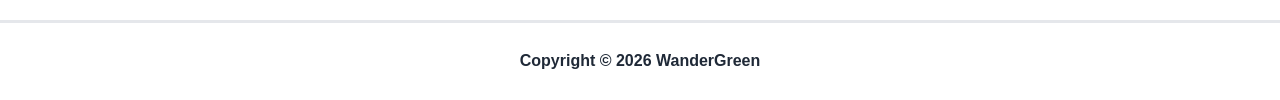
==== commit 70681741: "Add login button and change cta text" ====
--- a/index.html
+++ b/index.html
@@ -22,7 +22,7 @@
             alt="Eco-Tourism Guide Logo"
             class="nav-logo"
           />
-          <h1>Eco-Tourism | Home</h1>
+          <h1>Eco-Tourism</h1>
         </a>
       </div>
 
@@ -66,6 +66,9 @@
               <line x1="18.36" y1="5.64" x2="19.78" y2="4.22"></line>
             </svg>
           </button>
+
+          <a href="#" class="cta-button" style="padding: 6px 15px; font-size: 0.9rem; border-radius: 20px; text-decoration: none;">Login</a>
+
           <button
             class="hamburger"
             id="mobile-menu-btn"
